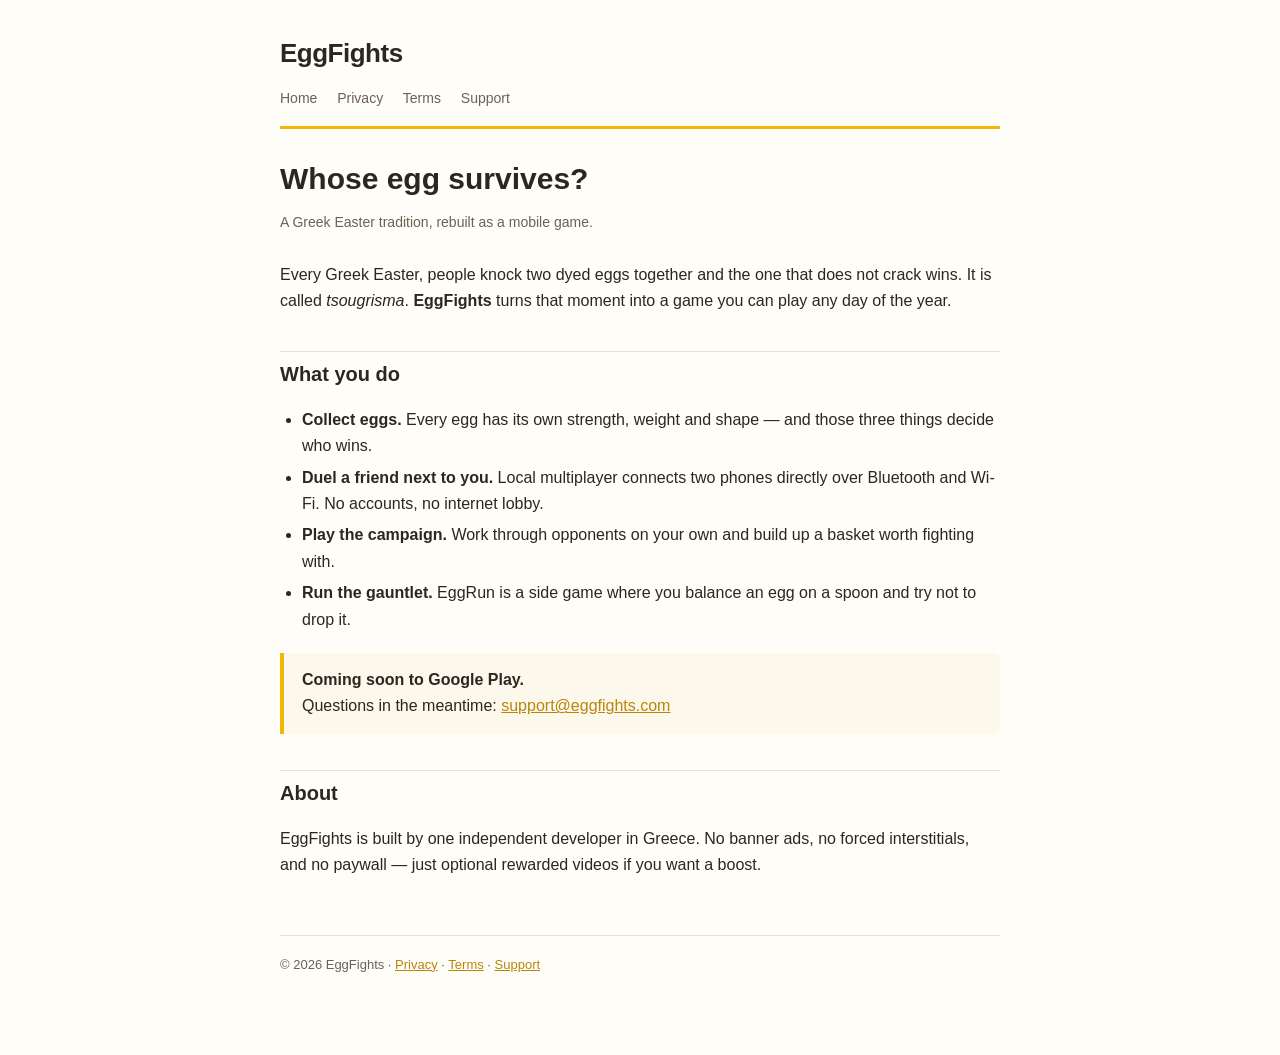
==== index.html @ 523576e6 "initial site: landing, privacy, terms, support" ====
<!DOCTYPE html>
<html lang="en">
<head>
<meta charset="utf-8">
<meta name="viewport" content="width=device-width,initial-scale=1">
<title>EggFights — the Greek egg-tapping duel, on your phone</title>
<meta name="description" content="EggFights turns the Greek Easter tradition of tsougrisma into a mobile duel. Collect eggs, clash with a friend nearby, and see whose egg survives.">
<link rel="stylesheet" href="style.css">
</head>
<body>
<div class="wrap">
<header>
  <a class="brand" href="index.html">EggFights</a>
  <nav>
    <a href="index.html">Home</a>
    <a href="privacy.html">Privacy</a>
    <a href="terms.html">Terms</a>
    <a href="support.html">Support</a>
  </nav>
</header>

<h1>Whose egg survives?</h1>
<p class="date">A Greek Easter tradition, rebuilt as a mobile game.</p>

<p>Every Greek Easter, people knock two dyed eggs together and the one that does not crack
wins. It is called <em>tsougrisma</em>. <strong>EggFights</strong> turns that moment into a
game you can play any day of the year.</p>

<h2>What you do</h2>
<ul>
  <li><strong>Collect eggs.</strong> Every egg has its own strength, weight and shape &mdash;
      and those three things decide who wins.</li>
  <li><strong>Duel a friend next to you.</strong> Local multiplayer connects two phones
      directly over Bluetooth and Wi-Fi. No accounts, no internet lobby.</li>
  <li><strong>Play the campaign.</strong> Work through opponents on your own and build up a
      basket worth fighting with.</li>
  <li><strong>Run the gauntlet.</strong> EggRun is a side game where you balance an egg on a
      spoon and try not to drop it.</li>
</ul>

<div class="box">
<strong>Coming soon to Google Play.</strong><br>
Questions in the meantime: <a href="mailto:support@eggfights.com">support@eggfights.com</a>
</div>

<h2>About</h2>
<p>EggFights is built by one independent developer in Greece. No banner ads, no forced
interstitials, and no paywall &mdash; just optional rewarded videos if you want a boost.</p>

<footer>&copy; 2026 EggFights &middot;
<a href="privacy.html">Privacy</a> &middot;
<a href="terms.html">Terms</a> &middot;
<a href="support.html">Support</a></footer>
</div>
</body>
</html>
---- style.css ----
:root{--bg:#fffdf7;--ink:#2b2620;--muted:#6b6155;--accent:#f2b705;--line:#e8e0d0}
*{box-sizing:border-box}
body{margin:0;background:var(--bg);color:var(--ink);
  font:16px/1.65 -apple-system,BlinkMacSystemFont,"Segoe UI",Roboto,Helvetica,Arial,sans-serif}
.wrap{max-width:760px;margin:0 auto;padding:32px 20px 80px}
header{border-bottom:3px solid var(--accent);padding-bottom:16px;margin-bottom:32px}
header a.brand{font-size:26px;font-weight:800;letter-spacing:-.5px;color:var(--ink);text-decoration:none}
nav{margin-top:12px;font-size:14px}
nav a{color:var(--muted);text-decoration:none;margin-right:16px}
nav a:hover{color:var(--accent)}
h1{font-size:30px;line-height:1.2;margin:0 0 6px}
h2{font-size:20px;margin:36px 0 10px;padding-top:6px;border-top:1px solid var(--line)}
h3{font-size:16px;margin:22px 0 6px}
.date{color:var(--muted);font-size:14px;margin-bottom:28px}
table{border-collapse:collapse;width:100%;margin:14px 0;font-size:14px}
th,td{border:1px solid var(--line);padding:8px 10px;text-align:left;vertical-align:top}
th{background:#faf5e8;font-weight:600}
code{background:#f4efe2;padding:1px 5px;border-radius:3px;font-size:14px}
ul{padding-left:22px}
li{margin:5px 0}
a{color:#b8860b}
.box{background:#fdf8ec;border-left:4px solid var(--accent);padding:14px 18px;margin:20px 0;border-radius:0 6px 6px 0}
footer{margin-top:56px;padding-top:18px;border-top:1px solid var(--line);color:var(--muted);font-size:13px}
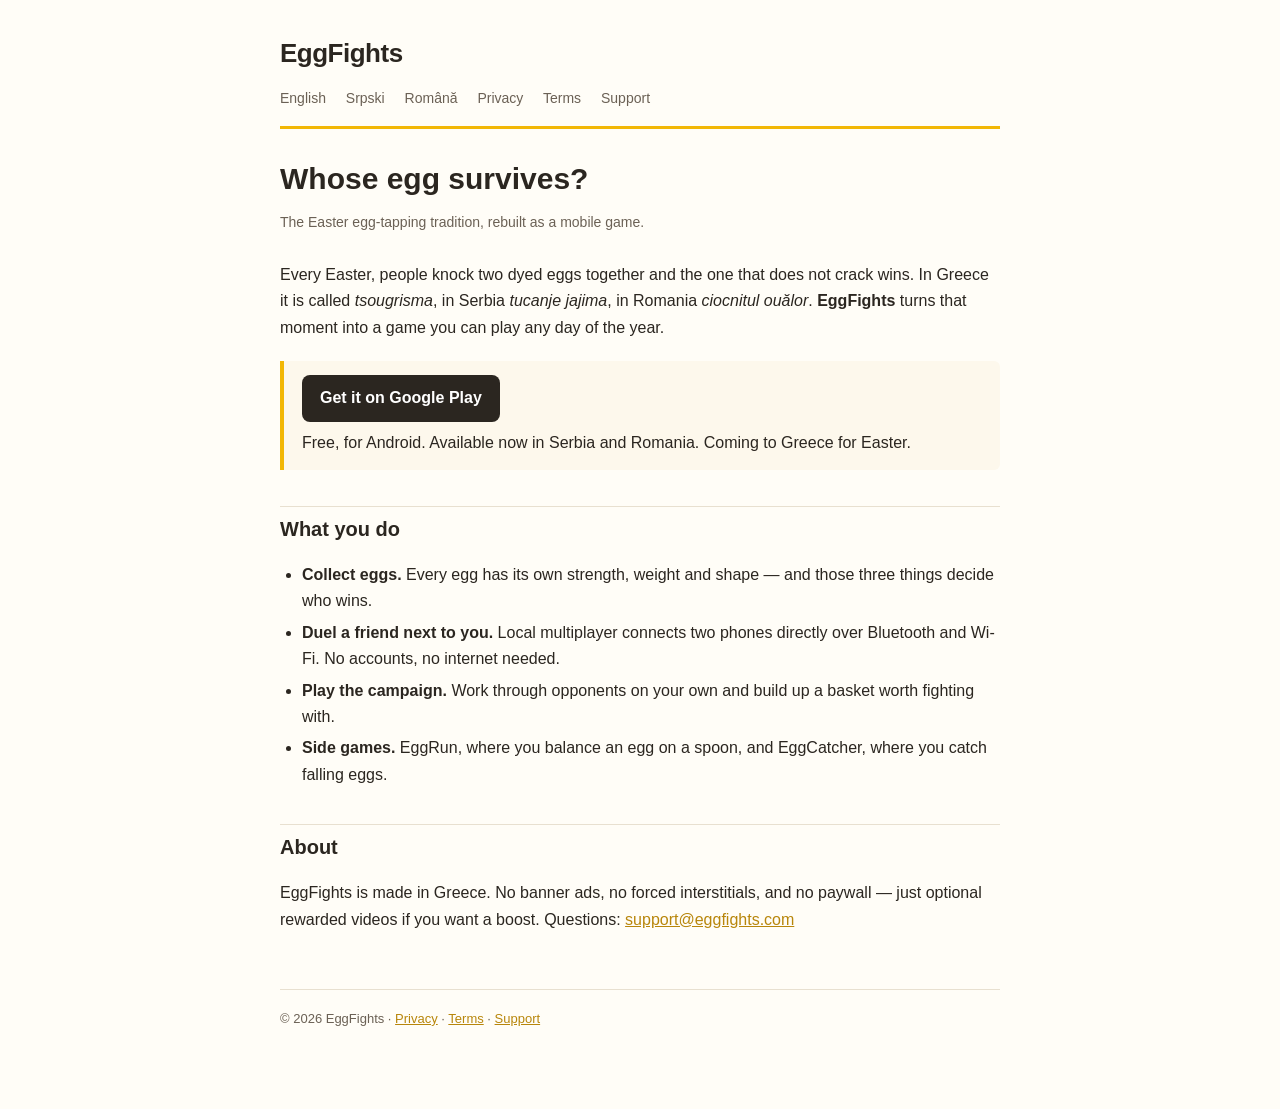
==== commit e533cff4: "Site: live on Google Play, Serbian and Romanian pages, schema, llms.txt, sitemap - Replace 'Coming s" ====
--- a/index.html
+++ b/index.html
@@ -3,49 +3,57 @@
 <head>
 <meta charset="utf-8">
 <meta name="viewport" content="width=device-width,initial-scale=1">
-<title>EggFights — the Greek egg-tapping duel, on your phone</title>
-<meta name="description" content="EggFights turns the Greek Easter tradition of tsougrisma into a mobile duel. Collect eggs, clash with a friend nearby, and see whose egg survives.">
+<title>EggFights — the Easter egg-tapping duel, on your phone</title>
+<meta name="description" content="EggFights turns the Easter egg-tapping tradition (tsougrisma, tucanje jajima, ciocnitul ouălor) into a mobile duel. Collect eggs, clash with a friend nearby, see whose egg survives.">
+<link rel="canonical" href="https://www.eggfights.com/">
+<link rel="alternate" hreflang="en" href="https://www.eggfights.com/">
+<link rel="alternate" hreflang="sr" href="https://www.eggfights.com/sr/">
+<link rel="alternate" hreflang="ro" href="https://www.eggfights.com/ro/">
 <link rel="stylesheet" href="style.css">
+<script type="application/ld+json">{"@context": "https://schema.org", "@type": "MobileApplication", "name": "EggFights", "operatingSystem": "Android", "applicationCategory": "GameApplication", "inLanguage": "en", "url": "https://www.eggfights.com/", "downloadUrl": "https://play.google.com/store/apps/details?id=com.EggClash.EggClash", "offers": {"@type": "Offer", "price": "0", "priceCurrency": "EUR"}}</script>
 </head>
 <body>
 <div class="wrap">
 <header>
   <a class="brand" href="index.html">EggFights</a>
   <nav>
-    <a href="index.html">Home</a>
+    <a href="index.html">English</a>
+    <a href="sr/">Srpski</a>
+    <a href="ro/">Română</a>
     <a href="privacy.html">Privacy</a>
     <a href="terms.html">Terms</a>
     <a href="support.html">Support</a>
   </nav>
 </header>
+<h1>Whose egg survives?</h1>
+<p class="date">The Easter egg-tapping tradition, rebuilt as a mobile game.</p>
 
-<h1>Whose egg survives?</h1>
-<p class="date">A Greek Easter tradition, rebuilt as a mobile game.</p>
+<p>Every Easter, people knock two dyed eggs together and the one that does not crack wins.
+In Greece it is called <em>tsougrisma</em>, in Serbia <em>tucanje jajima</em>, in Romania
+<em>ciocnitul ou&#259;lor</em>. <strong>EggFights</strong> turns that moment into a game you can
+play any day of the year.</p>
 
-<p>Every Greek Easter, people knock two dyed eggs together and the one that does not crack
-wins. It is called <em>tsougrisma</em>. <strong>EggFights</strong> turns that moment into a
-game you can play any day of the year.</p>
+<div class="box">
+<a class="play" href="https://play.google.com/store/apps/details?id=com.EggClash.EggClash&referrer=utm_source%3Dwebsite%26utm_medium%3Dsite%26utm_campaign%3Dplay_button_en">Get it on Google Play</a><br>
+Free, for Android. Available now in Serbia and Romania. Coming to Greece for Easter.
+</div>
 
 <h2>What you do</h2>
 <ul>
   <li><strong>Collect eggs.</strong> Every egg has its own strength, weight and shape &mdash;
       and those three things decide who wins.</li>
   <li><strong>Duel a friend next to you.</strong> Local multiplayer connects two phones
-      directly over Bluetooth and Wi-Fi. No accounts, no internet lobby.</li>
+      directly over Bluetooth and Wi-Fi. No accounts, no internet needed.</li>
   <li><strong>Play the campaign.</strong> Work through opponents on your own and build up a
       basket worth fighting with.</li>
-  <li><strong>Run the gauntlet.</strong> EggRun is a side game where you balance an egg on a
-      spoon and try not to drop it.</li>
+  <li><strong>Side games.</strong> EggRun, where you balance an egg on a spoon, and EggCatcher,
+      where you catch falling eggs.</li>
 </ul>
 
-<div class="box">
-<strong>Coming soon to Google Play.</strong><br>
-Questions in the meantime: <a href="mailto:support@eggfights.com">support@eggfights.com</a>
-</div>
-
 <h2>About</h2>
-<p>EggFights is built by one independent developer in Greece. No banner ads, no forced
-interstitials, and no paywall &mdash; just optional rewarded videos if you want a boost.</p>
+<p>EggFights is made in Greece. No banner ads, no forced interstitials, and no paywall &mdash;
+just optional rewarded videos if you want a boost. Questions:
+<a href="mailto:support@eggfights.com">support@eggfights.com</a></p>
 
 <footer>&copy; 2026 EggFights &middot;
 <a href="privacy.html">Privacy</a> &middot;
--- a/style.css
+++ b/style.css
@@ -21,3 +21,5 @@
 a{color:#b8860b}
 .box{background:#fdf8ec;border-left:4px solid var(--accent);padding:14px 18px;margin:20px 0;border-radius:0 6px 6px 0}
 footer{margin-top:56px;padding-top:18px;border-top:1px solid var(--line);color:var(--muted);font-size:13px}
+.play{display:inline-block;background:var(--ink);color:#fff;text-decoration:none;font-weight:700;padding:10px 18px;border-radius:8px;margin-bottom:8px}
+.play:hover{background:#000}
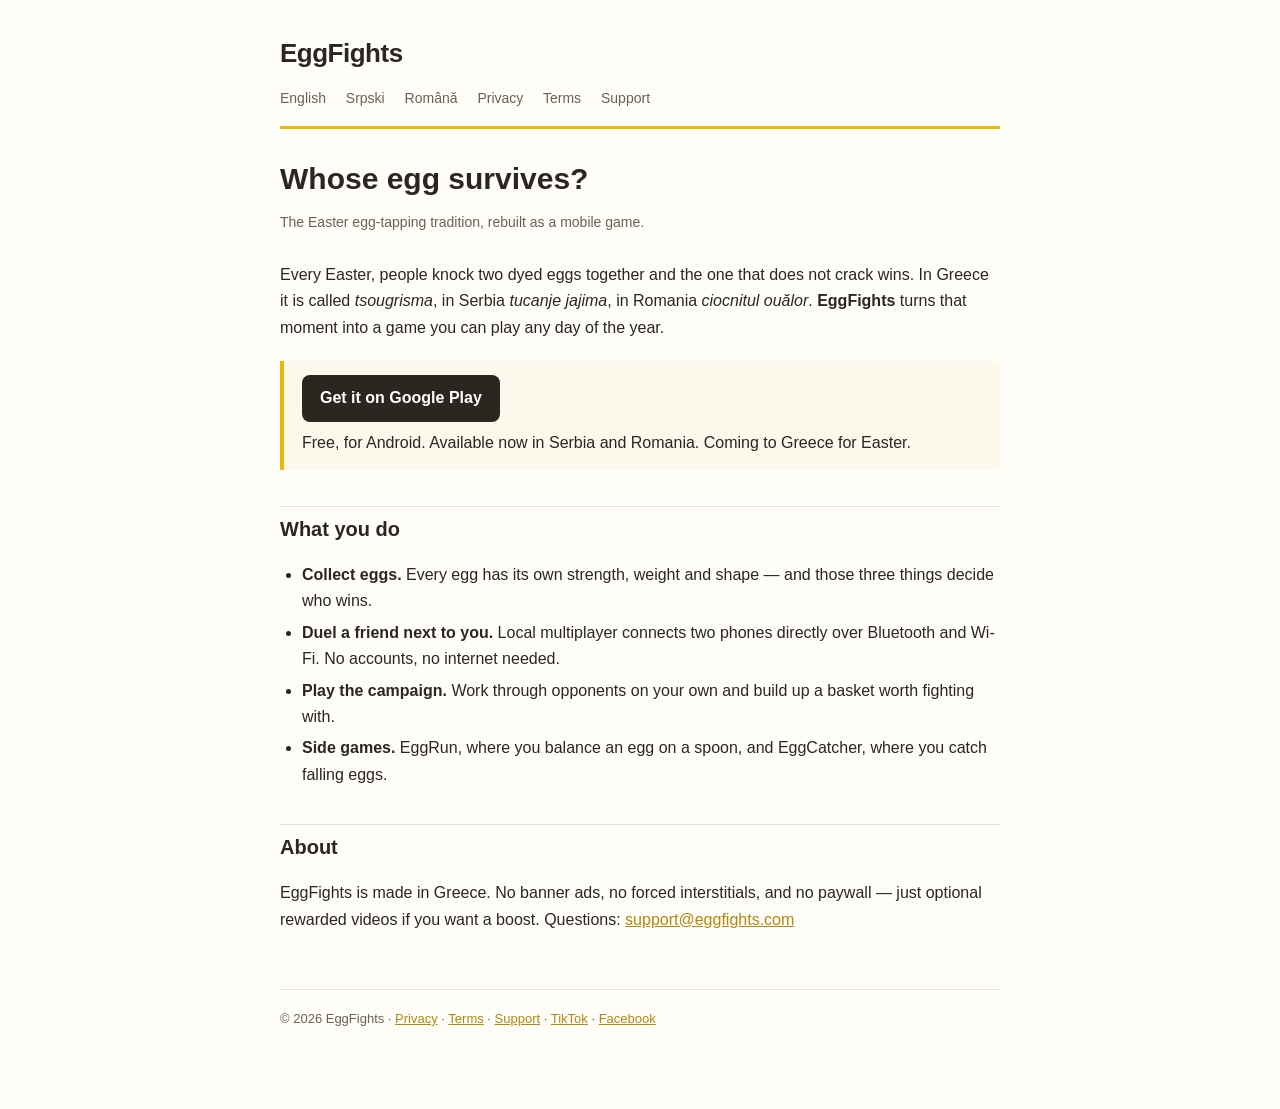
==== commit 8ff2e20c: "Site: TikTok and Facebook links in footer, schema sameAs, llms.txt Co-Authored-By: Claude Opus 5.5 <" ====
--- a/index.html
+++ b/index.html
@@ -10,7 +10,7 @@
 <link rel="alternate" hreflang="sr" href="https://www.eggfights.com/sr/">
 <link rel="alternate" hreflang="ro" href="https://www.eggfights.com/ro/">
 <link rel="stylesheet" href="style.css">
-<script type="application/ld+json">{"@context": "https://schema.org", "@type": "MobileApplication", "name": "EggFights", "operatingSystem": "Android", "applicationCategory": "GameApplication", "inLanguage": "en", "url": "https://www.eggfights.com/", "downloadUrl": "https://play.google.com/store/apps/details?id=com.EggClash.EggClash", "offers": {"@type": "Offer", "price": "0", "priceCurrency": "EUR"}}</script>
+<script type="application/ld+json">{"@context": "https://schema.org", "@type": "MobileApplication", "name": "EggFights", "operatingSystem": "Android", "applicationCategory": "GameApplication", "inLanguage": "en", "url": "https://www.eggfights.com/", "downloadUrl": "https://play.google.com/store/apps/details?id=com.EggClash.EggClash", "offers": {"@type": "Offer", "price": "0", "priceCurrency": "EUR"}, "sameAs": ["https://www.tiktok.com/@eggfights", "https://www.facebook.com/profile.php?id=61591697018546"]}</script>
 </head>
 <body>
 <div class="wrap">
@@ -58,7 +58,9 @@
 <footer>&copy; 2026 EggFights &middot;
 <a href="privacy.html">Privacy</a> &middot;
 <a href="terms.html">Terms</a> &middot;
-<a href="support.html">Support</a></footer>
+<a href="support.html">Support</a> &middot;
+<a href="https://www.tiktok.com/@eggfights" rel="me noopener">TikTok</a> &middot;
+<a href="https://www.facebook.com/profile.php?id=61591697018546" rel="me noopener">Facebook</a></footer>
 </div>
 </body>
 </html>
